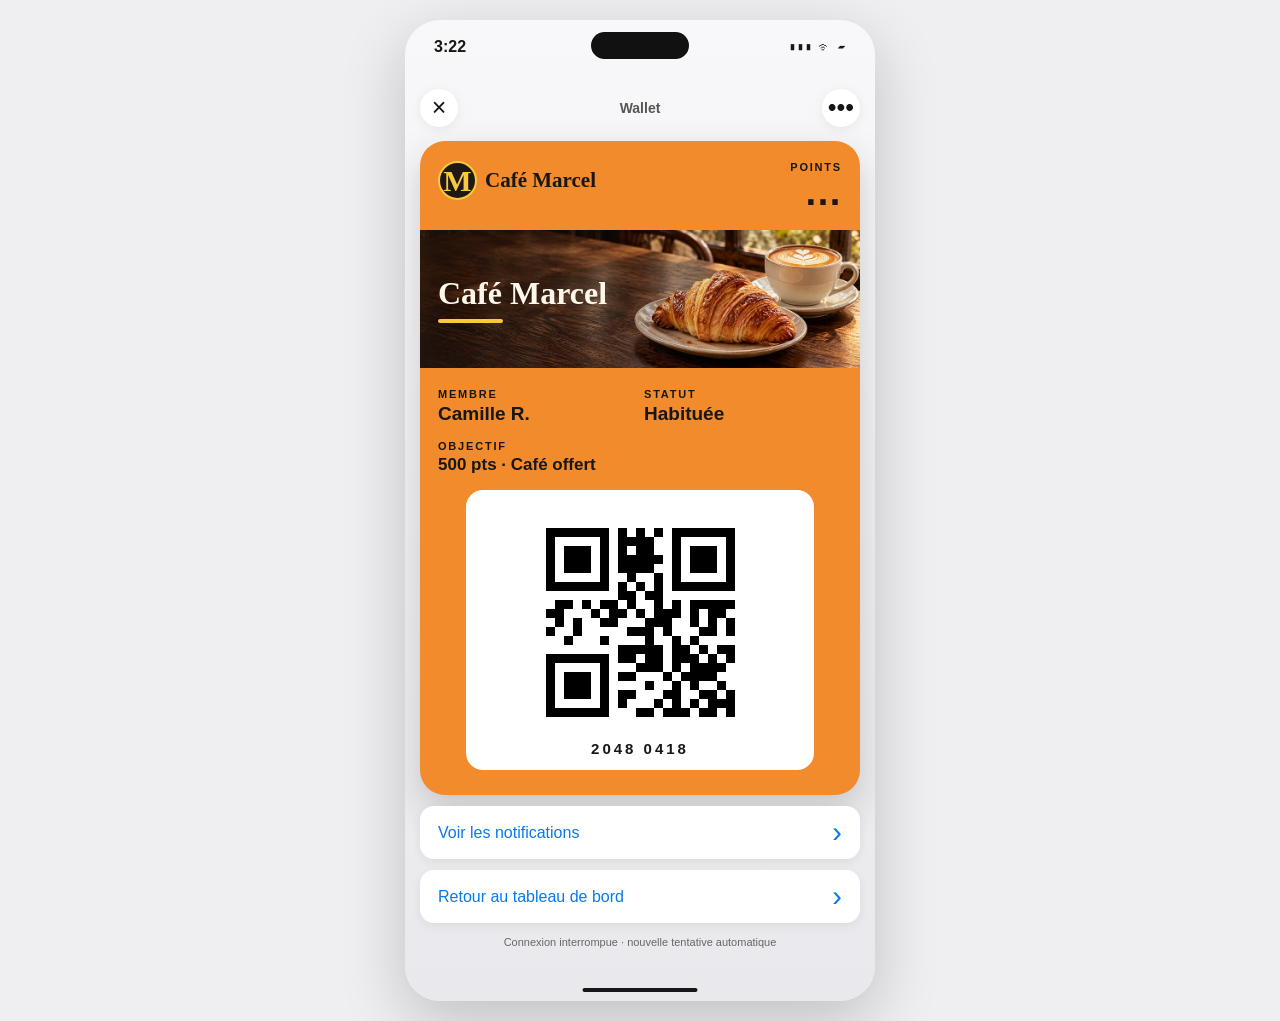
==== carte.html @ b3dc57a8 "Add live customer card and lock screen demo" ====
<!doctype html>
<html lang="fr"><head><meta charset="utf-8"><meta name="viewport" content="width=device-width,initial-scale=1,viewport-fit=cover"><meta name="theme-color" content="#f4f4f6"><title>Carte de Camille · Café Marcel</title><link rel="stylesheet" href="./customer.css"></head>
<body data-page="card"><main class="iphone wallet-screen"><div class="status"><strong id="clock">9:41</strong><span class="island"></span><span class="signal">▮▮▮ ᯤ ▰</span></div><nav class="wallet-nav"><a href="./" aria-label="Retour au tableau de bord">×</a><span>Wallet</span><a href="./verrouillage.html" aria-label="Voir l’écran verrouillé">•••</a></nav>
<article class="pass"><div class="pass-head"><span class="brand"><i class="brand-logo">M</i><strong>Café Marcel</strong></span><span class="points"><small>POINTS</small><b id="points">…</b></span></div><div class="pass-photo"><strong>Café Marcel</strong><i></i></div><div class="pass-details"><div class="detail-row"><span><small>MEMBRE</small><strong>Camille R.</strong></span><span><small>STATUT</small><strong>Habituée</strong></span></div><p><small>OBJECTIF</small><strong id="reward">500 pts · Café offert</strong></p><div class="qr-panel"><img src="./Camille-QR.svg" alt="QR code de la carte Camille R., à présenter au scanner"><span>2048 0418</span></div></div></article><a class="wallet-link" href="./verrouillage.html">Voir les notifications <span>›</span></a><a class="wallet-link" href="./">Retour au tableau de bord <span>›</span></a><p class="sync" id="sync" role="status">Connexion à la carte…</p><div class="home-indicator"></div></main><script src="./customer.js" defer></script></body></html>
---- customer.css ----
*{box-sizing:border-box}html{background:#efeff2}body{margin:0;font-family:-apple-system,BlinkMacSystemFont,"Helvetica Neue",Arial,sans-serif;color:#181715}.iphone{min-height:100dvh;max-width:470px;margin:auto;position:relative;padding:env(safe-area-inset-top) 15px calc(42px + env(safe-area-inset-bottom));overflow:hidden}.wallet-screen{background:linear-gradient(#f8f8fa,#e9e9ed)}.status{height:54px;display:flex;align-items:center;justify-content:space-between;padding:0 14px;font-size:16px}.island{width:98px;height:27px;background:#111;border-radius:22px;position:absolute;left:50%;top:12px;transform:translateX(-50%)}.signal{font-size:14px;letter-spacing:1px}.wallet-nav{height:67px;display:flex;align-items:center;justify-content:space-between;color:#555}.wallet-nav a{width:38px;height:38px;border-radius:50%;background:#fff;display:grid;place-items:center;color:#161616;text-decoration:none;font-size:25px;box-shadow:0 2px 12px #0001}.wallet-nav span{font-size:14px;font-weight:600}.pass{border-radius:25px;background:#f28b2b;overflow:hidden;box-shadow:0 15px 36px #30231933}.pass-head{display:flex;align-items:flex-start;justify-content:space-between;padding:20px 18px 19px;min-height:88px}.brand{display:flex;align-items:center;gap:8px;font-size:21px;font-family:Georgia,serif;white-space:nowrap}.brand-logo{display:grid;place-items:center;width:39px;height:39px;border-radius:50%;background:#201817;color:#f8c83e;font:bold 30px Georgia;border:2px solid #f8c83e}.points{text-align:right;display:flex;flex-direction:column}.points small,.pass-details small{font-size:11px;letter-spacing:1.8px;font-weight:750}.points b{font-size:38px;line-height:1}.pass-photo{height:138px;background:linear-gradient(90deg,#1e120db0,transparent 75%),url('./cafe-marcel-hero.jpg') center/cover;display:flex;flex-direction:column;justify-content:center;padding:18px;color:#fff7e9}.pass-photo strong{font:700 32px Georgia}.pass-photo i{width:65px;height:4px;border-radius:4px;background:#f8c83e;margin-top:7px}.pass-details{padding:20px 18px 25px}.detail-row{display:grid;grid-template-columns:1fr 1fr;gap:8px}.detail-row span,.pass-details p{display:flex;flex-direction:column;gap:3px}.detail-row strong{font-size:19px}.pass-details p{margin:15px 0}.pass-details p strong{font-size:17px}.qr-panel{width:86%;margin:8px auto 0;border-radius:17px;background:#fff;display:flex;flex-direction:column;align-items:center;padding:20px 14px 13px}.qr-panel img{width:min(100%,225px);aspect-ratio:1;image-rendering:pixelated}.qr-panel span{font-size:15px;letter-spacing:3px;font-weight:650;margin-top:5px}.wallet-link{height:53px;background:#fff;border-radius:14px;margin-top:11px;padding:0 18px;display:flex;align-items:center;justify-content:space-between;color:#0879e8;text-decoration:none;box-shadow:0 3px 11px #0001}.wallet-link span{font-size:29px}.sync{font-size:11px;text-align:center;color:#666;margin-top:13px}.home-indicator{position:absolute;bottom:9px;left:50%;transform:translateX(-50%);width:115px;height:4px;background:#171717;border-radius:5px}.lock-screen{background:radial-gradient(circle at 70% 15%,#c2785f 0,transparent 45%),linear-gradient(145deg,#382320,#9d5540 54%,#2d2e36);color:#fff;min-height:100dvh}.lock-status .island{background:#191517}.lock-time{text-align:center;display:flex;flex-direction:column;align-items:center;margin-top:28px}.lock-time span{font-size:20px;text-transform:capitalize}.lock-time strong{font-weight:250;font-size:86px;line-height:1.15;letter-spacing:-5px}.lock-time small{order:-1;font-size:14px;margin-bottom:11px}.lock-notifications{margin-top:70px}.lock-section-title{font-size:14px;font-weight:600;margin:0 4px 10px}.lock-notification{display:flex;flex-direction:column;gap:7px;margin-bottom:9px;background:#e9e4e4cc;color:#221e1d;padding:15px;border-radius:20px;text-decoration:none;backdrop-filter:blur(16px);box-shadow:0 8px 18px #0002}.lock-notification.new{animation:arrive .55s ease-out}@keyframes arrive{from{transform:translateY(-24px);opacity:0}to{transform:translateY(0);opacity:1}}.notification-head{display:flex;justify-content:space-between;font-size:12px;font-weight:750;letter-spacing:.5px}.notification-head small{font-size:11px;color:#605d5d}.lock-notification strong{font-size:17px}.lock-notification>span:last-child{font-size:14px;line-height:1.35}.empty{font-size:14px;color:#fff9;text-align:center;background:#ffffff1f;padding:24px;border-radius:20px}.unlock{color:#fff;text-decoration:none;position:absolute;bottom:50px;left:0;right:0;text-align:center;font-size:15px;font-weight:600}.lock-sync{position:absolute;bottom:23px;left:0;right:0;text-align:center;color:#fffc;font-size:11px;margin:0}.lock-screen .home-indicator{background:#fff}@media(min-width:550px){.iphone{margin:20px auto;min-height:calc(100dvh - 40px);border-radius:35px;box-shadow:0 20px 65px #0003}.lock-screen{min-height:780px}}
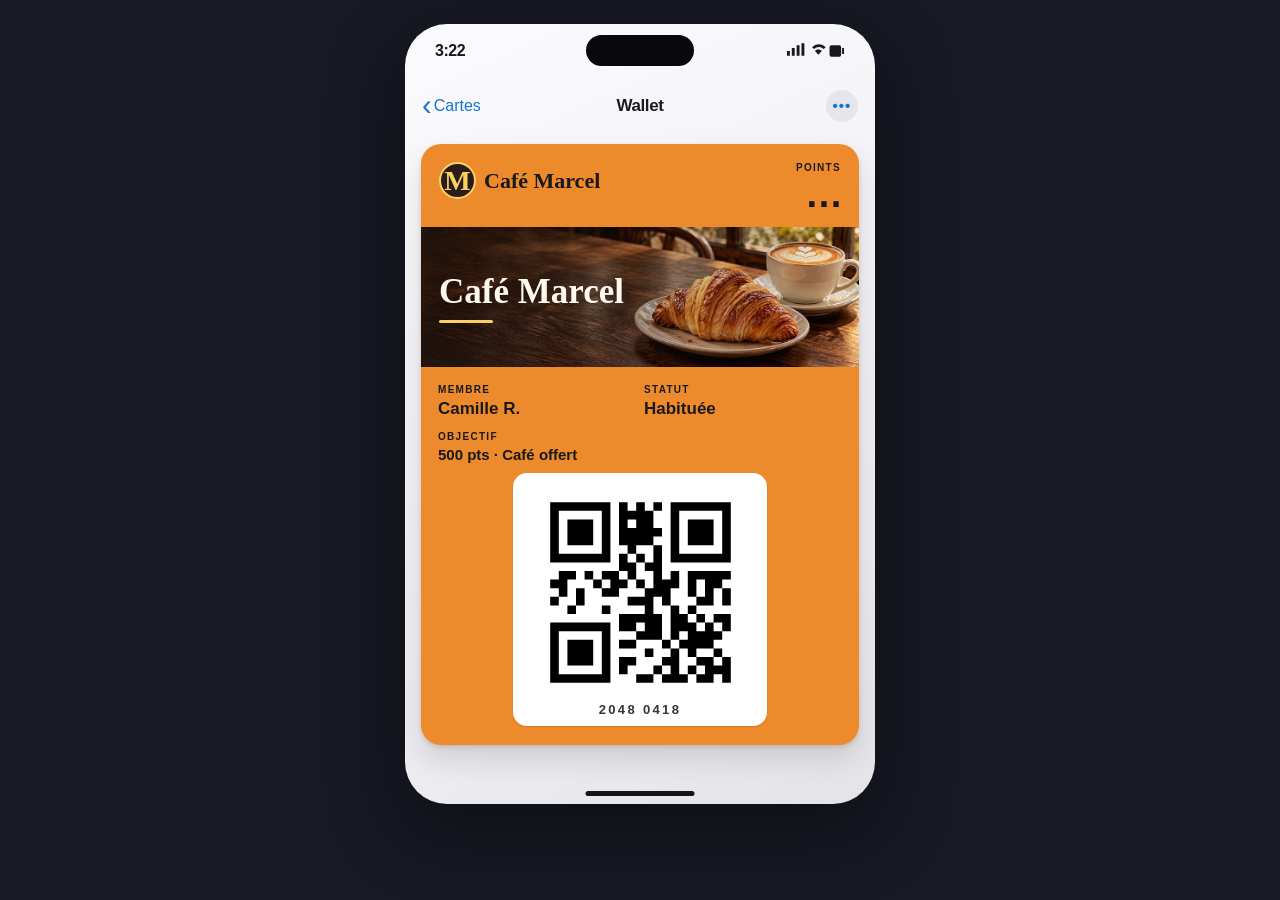
==== commit b5ea0b62: "Polish mobile notifications and iPhone wallet previews" ====
--- a/carte.html
+++ b/carte.html
@@ -1,4 +1,5 @@
 <!doctype html>
-<html lang="fr"><head><meta charset="utf-8"><meta name="viewport" content="width=device-width,initial-scale=1,viewport-fit=cover"><meta name="theme-color" content="#f4f4f6"><title>Carte de Camille · Café Marcel</title><link rel="stylesheet" href="./customer.css"></head>
-<body data-page="card"><main class="iphone wallet-screen"><div class="status"><strong id="clock">9:41</strong><span class="island"></span><span class="signal">▮▮▮ ᯤ ▰</span></div><nav class="wallet-nav"><a href="./" aria-label="Retour au tableau de bord">×</a><span>Wallet</span><a href="./verrouillage.html" aria-label="Voir l’écran verrouillé">•••</a></nav>
-<article class="pass"><div class="pass-head"><span class="brand"><i class="brand-logo">M</i><strong>Café Marcel</strong></span><span class="points"><small>POINTS</small><b id="points">…</b></span></div><div class="pass-photo"><strong>Café Marcel</strong><i></i></div><div class="pass-details"><div class="detail-row"><span><small>MEMBRE</small><strong>Camille R.</strong></span><span><small>STATUT</small><strong>Habituée</strong></span></div><p><small>OBJECTIF</small><strong id="reward">500 pts · Café offert</strong></p><div class="qr-panel"><img src="./Camille-QR.svg" alt="QR code de la carte Camille R., à présenter au scanner"><span>2048 0418</span></div></div></article><a class="wallet-link" href="./verrouillage.html">Voir les notifications <span>›</span></a><a class="wallet-link" href="./">Retour au tableau de bord <span>›</span></a><p class="sync" id="sync" role="status">Connexion à la carte…</p><div class="home-indicator"></div></main><script src="./customer.js" defer></script></body></html>
+<html lang="fr"><head><meta charset="utf-8"><meta name="viewport" content="width=device-width,initial-scale=1,viewport-fit=cover"><meta name="theme-color" content="#f6f6f8"><title>Carte de Camille · Café Marcel</title><link rel="stylesheet" href="./customer.css"></head>
+<body data-page="card"><main class="iphone wallet-screen"><div class="status"><strong id="clock">9:41</strong><span class="island" aria-hidden="true"></span><span class="status-icons" aria-hidden="true"><svg viewBox="0 0 61 18" width="61" height="18"><path fill="currentColor" d="M1 14h3V9H1zm5 0h3V6H6zm5 0h3V3h-3zm5 0h3V1h-3zM27 5c4-4 10-4 14 0l-2 2c-3-3-7-3-10 0zm3 4c2-2 5-2 7 0l-3.5 4zM47 3h8a2 2 0 0 1 2 2v8a2 2 0 0 1-2 2h-8a2 2 0 0 1-2-2V5a2 2 0 0 1 2-2zm11 3h2v6h-2z"/></svg></span></div>
+<nav class="wallet-nav"><a class="wallet-back" href="./verrouillage.html" aria-label="Revenir à l’écran verrouillé">‹ <span>Cartes</span></a><strong>Wallet</strong><a class="wallet-more" href="./" aria-label="Ouvrir le tableau de bord">•••</a></nav>
+<article class="pass"><div class="pass-head"><span class="brand"><i class="brand-logo">M</i><strong>Café Marcel</strong></span><span class="points"><small>POINTS</small><b id="points">…</b></span></div><div class="pass-photo"><strong>Café Marcel</strong><i></i></div><div class="pass-details"><div class="detail-row"><span><small>MEMBRE</small><strong>Camille R.</strong></span><span><small>STATUT</small><strong>Habituée</strong></span></div><p><small>OBJECTIF</small><strong id="reward">500 pts · Café offert</strong></p><div class="qr-panel"><img src="./Camille-QR.svg" alt="QR code de la carte Camille R., à présenter au scanner"><span>2048 0418</span></div></div></article><p class="sr-only" id="sync" role="status">Connexion à la carte…</p><div class="home-indicator"></div></main><script src="./customer.js" defer></script></body></html>
--- a/customer.css
+++ b/customer.css
@@ -1 +1,78 @@
-*{box-sizing:border-box}html{background:#efeff2}body{margin:0;font-family:-apple-system,BlinkMacSystemFont,"Helvetica Neue",Arial,sans-serif;color:#181715}.iphone{min-height:100dvh;max-width:470px;margin:auto;position:relative;padding:env(safe-area-inset-top) 15px calc(42px + env(safe-area-inset-bottom));overflow:hidden}.wallet-screen{background:linear-gradient(#f8f8fa,#e9e9ed)}.status{height:54px;display:flex;align-items:center;justify-content:space-between;padding:0 14px;font-size:16px}.island{width:98px;height:27px;background:#111;border-radius:22px;position:absolute;left:50%;top:12px;transform:translateX(-50%)}.signal{font-size:14px;letter-spacing:1px}.wallet-nav{height:67px;display:flex;align-items:center;justify-content:space-between;color:#555}.wallet-nav a{width:38px;height:38px;border-radius:50%;background:#fff;display:grid;place-items:center;color:#161616;text-decoration:none;font-size:25px;box-shadow:0 2px 12px #0001}.wallet-nav span{font-size:14px;font-weight:600}.pass{border-radius:25px;background:#f28b2b;overflow:hidden;box-shadow:0 15px 36px #30231933}.pass-head{display:flex;align-items:flex-start;justify-content:space-between;padding:20px 18px 19px;min-height:88px}.brand{display:flex;align-items:center;gap:8px;font-size:21px;font-family:Georgia,serif;white-space:nowrap}.brand-logo{display:grid;place-items:center;width:39px;height:39px;border-radius:50%;background:#201817;color:#f8c83e;font:bold 30px Georgia;border:2px solid #f8c83e}.points{text-align:right;display:flex;flex-direction:column}.points small,.pass-details small{font-size:11px;letter-spacing:1.8px;font-weight:750}.points b{font-size:38px;line-height:1}.pass-photo{height:138px;background:linear-gradient(90deg,#1e120db0,transparent 75%),url('./cafe-marcel-hero.jpg') center/cover;display:flex;flex-direction:column;justify-content:center;padding:18px;color:#fff7e9}.pass-photo strong{font:700 32px Georgia}.pass-photo i{width:65px;height:4px;border-radius:4px;background:#f8c83e;margin-top:7px}.pass-details{padding:20px 18px 25px}.detail-row{display:grid;grid-template-columns:1fr 1fr;gap:8px}.detail-row span,.pass-details p{display:flex;flex-direction:column;gap:3px}.detail-row strong{font-size:19px}.pass-details p{margin:15px 0}.pass-details p strong{font-size:17px}.qr-panel{width:86%;margin:8px auto 0;border-radius:17px;background:#fff;display:flex;flex-direction:column;align-items:center;padding:20px 14px 13px}.qr-panel img{width:min(100%,225px);aspect-ratio:1;image-rendering:pixelated}.qr-panel span{font-size:15px;letter-spacing:3px;font-weight:650;margin-top:5px}.wallet-link{height:53px;background:#fff;border-radius:14px;margin-top:11px;padding:0 18px;display:flex;align-items:center;justify-content:space-between;color:#0879e8;text-decoration:none;box-shadow:0 3px 11px #0001}.wallet-link span{font-size:29px}.sync{font-size:11px;text-align:center;color:#666;margin-top:13px}.home-indicator{position:absolute;bottom:9px;left:50%;transform:translateX(-50%);width:115px;height:4px;background:#171717;border-radius:5px}.lock-screen{background:radial-gradient(circle at 70% 15%,#c2785f 0,transparent 45%),linear-gradient(145deg,#382320,#9d5540 54%,#2d2e36);color:#fff;min-height:100dvh}.lock-status .island{background:#191517}.lock-time{text-align:center;display:flex;flex-direction:column;align-items:center;margin-top:28px}.lock-time span{font-size:20px;text-transform:capitalize}.lock-time strong{font-weight:250;font-size:86px;line-height:1.15;letter-spacing:-5px}.lock-time small{order:-1;font-size:14px;margin-bottom:11px}.lock-notifications{margin-top:70px}.lock-section-title{font-size:14px;font-weight:600;margin:0 4px 10px}.lock-notification{display:flex;flex-direction:column;gap:7px;margin-bottom:9px;background:#e9e4e4cc;color:#221e1d;padding:15px;border-radius:20px;text-decoration:none;backdrop-filter:blur(16px);box-shadow:0 8px 18px #0002}.lock-notification.new{animation:arrive .55s ease-out}@keyframes arrive{from{transform:translateY(-24px);opacity:0}to{transform:translateY(0);opacity:1}}.notification-head{display:flex;justify-content:space-between;font-size:12px;font-weight:750;letter-spacing:.5px}.notification-head small{font-size:11px;color:#605d5d}.lock-notification strong{font-size:17px}.lock-notification>span:last-child{font-size:14px;line-height:1.35}.empty{font-size:14px;color:#fff9;text-align:center;background:#ffffff1f;padding:24px;border-radius:20px}.unlock{color:#fff;text-decoration:none;position:absolute;bottom:50px;left:0;right:0;text-align:center;font-size:15px;font-weight:600}.lock-sync{position:absolute;bottom:23px;left:0;right:0;text-align:center;color:#fffc;font-size:11px;margin:0}.lock-screen .home-indicator{background:#fff}@media(min-width:550px){.iphone{margin:20px auto;min-height:calc(100dvh - 40px);border-radius:35px;box-shadow:0 20px 65px #0003}.lock-screen{min-height:780px}}
+:root{font-family:-apple-system,BlinkMacSystemFont,"Helvetica Neue",Arial,sans-serif;color:#19191c}
+*{box-sizing:border-box}
+html,body{margin:0;min-width:0}
+html{background:#171923}
+body{overflow-x:hidden}
+.sr-only{position:absolute!important;width:1px;height:1px;padding:0;margin:-1px;overflow:hidden;clip:rect(0,0,0,0);white-space:nowrap;border:0}
+.iphone{position:relative;isolation:isolate;width:100%;max-width:470px;min-height:100dvh;margin:0 auto;overflow:hidden;padding:env(safe-area-inset-top) 16px calc(25px + env(safe-area-inset-bottom))}
+.status{position:relative;z-index:2;height:53px;display:flex;align-items:center;justify-content:space-between;padding:0 14px;font-size:16px;font-weight:600}
+.status strong{font-size:16px;letter-spacing:-.03em}
+.status-icons{width:59px;height:18px;display:flex;align-items:center;justify-content:flex-end}
+.status-icons svg{display:block}
+.island{position:absolute;top:11px;left:50%;width:108px;height:31px;transform:translateX(-50%);border-radius:22px;background:#09090b}
+.home-indicator{position:absolute;z-index:5;bottom:max(8px,env(safe-area-inset-bottom));left:50%;width:109px;height:5px;transform:translateX(-50%);border-radius:6px;background:#151518}
+
+/* The pass stays readable at phone sizes and keeps the QR code unobstructed. */
+.wallet-screen{background:linear-gradient(155deg,#fafafd 5%,#ececf1 75%,#e4e4e8)}
+.wallet-nav{position:relative;z-index:2;display:flex;align-items:center;justify-content:space-between;height:57px;margin:0 1px 10px;color:#1b1b20}
+.wallet-nav>a{text-decoration:none;color:#1574d2}
+.wallet-nav>strong{position:absolute;left:50%;transform:translateX(-50%);font-size:17px;letter-spacing:-.025em}
+.wallet-back{display:flex;align-items:center;gap:2px;font-size:29px;font-weight:300;line-height:1}
+.wallet-back span{font-size:16px;font-weight:400}
+.wallet-more{display:grid;place-items:center;width:32px;height:32px;border-radius:50%;background:#e5e5eb;font-size:15px;font-weight:700;letter-spacing:1px}
+.pass{overflow:hidden;border-radius:20px;background:#ed8b2c;box-shadow:0 14px 28px #42271e27,0 2px 4px #281b1420;transform-origin:center top;animation:wallet-open .58s cubic-bezier(.19,.86,.25,1) both}
+@keyframes wallet-open{from{opacity:0;transform:translateY(42px) scale(.95)}to{opacity:1;transform:translateY(0) scale(1)}}
+.pass-head{display:flex;align-items:flex-start;justify-content:space-between;gap:8px;min-height:81px;padding:18px 18px 14px}
+.brand{display:flex;align-items:center;gap:8px;min-width:0;font:700 clamp(17px,5.1vw,22px)/1 Georgia,serif;white-space:nowrap}
+.brand-logo{display:grid;flex:none;place-items:center;width:37px;height:37px;border:2px solid #f9d064;border-radius:50%;background:#2a1c18;color:#f9d064;font:700 28px Georgia,serif}
+.points{display:flex;flex:none;flex-direction:column;align-items:flex-end;gap:2px;text-align:right}
+.points small,.pass-details small{font-size:10px;letter-spacing:.13em;font-weight:750}
+.points b{font-size:clamp(28px,8vw,38px);line-height:1;letter-spacing:-.05em}
+.points.updated b{animation:point-bump .72s ease}
+@keyframes point-bump{40%{transform:scale(1.18);color:#fff8cc}100%{transform:scale(1);color:inherit}}
+.pass-photo{height:clamp(108px,35vw,140px);display:flex;flex-direction:column;justify-content:center;padding:18px;background:linear-gradient(90deg,#1e120dc2 0%,#1e120d45 55%,transparent 100%),url('./cafe-marcel-hero.jpg') center/cover;color:#fff8ed}
+.pass-photo strong{font:700 clamp(26px,8vw,35px) Georgia,serif;text-shadow:0 2px 8px #0004}
+.pass-photo i{width:54px;height:3px;margin-top:8px;border-radius:3px;background:#f9d064}
+.pass-details{padding:17px 17px 19px}
+.detail-row{display:grid;grid-template-columns:1fr 1fr;gap:8px}
+.detail-row span,.pass-details p{display:flex;min-width:0;flex-direction:column;gap:4px}
+.detail-row strong{font-size:17px}
+.pass-details p{margin:12px 0 10px}
+.pass-details p strong{font-size:15px}
+.qr-panel{display:flex;flex-direction:column;align-items:center;width:min(80%,254px);margin:0 auto;padding:12px 10px 9px;border-radius:14px;background:#fff;box-shadow:0 1px 2px #1e120d20}
+.qr-panel img{display:block;width:100%;max-width:215px;aspect-ratio:1;object-fit:contain;image-rendering:pixelated}
+.qr-panel span{margin-top:2px;font-size:13px;font-weight:650;letter-spacing:.18em;color:#36343a}
+
+/* A lock-screen composition with unobtrusive controls and iOS-style alerts. */
+.lock-screen{color:#fff;background:#464761}
+.wallpaper{position:absolute;z-index:-1;inset:-8%;background:radial-gradient(ellipse 67% 34% at 72% 18%,#ecd3b3 0%,#aa858e 52%,transparent 100%),radial-gradient(ellipse 80% 48% at 15% 36%,#8886b5 0%,#514f8b 64%,transparent 100%),radial-gradient(ellipse 70% 48% at 84% 72%,#efac92 0%,#ab6b89 67%,transparent 100%),linear-gradient(145deg,#3d4b78,#715a85 47%,#40374e);filter:blur(2px) saturate(1.12)}
+.wallpaper::after{content:"";position:absolute;inset:0;background:linear-gradient(180deg,#1d183025 0%,transparent 28%,#2e253920 72%,#1614214d 100%)}
+.lock-status{color:#fff}
+.lock-status .island{background:#101013}
+.lock-time{position:relative;z-index:1;display:flex;flex-direction:column;align-items:center;margin-top:clamp(24px,5vh,48px);text-align:center;text-shadow:0 2px 13px #1b172438}
+.lock-symbol{width:18px;height:18px;margin-bottom:14px}
+.lock-time span{font-size:18px;font-weight:500;letter-spacing:-.025em}
+.lock-time strong{font-size:clamp(74px,22vw,91px);font-weight:250;line-height:1.04;letter-spacing:-.07em}
+.lock-notifications{position:relative;z-index:1;max-height:calc(100dvh - 390px);min-height:80px;overflow-y:auto;scrollbar-width:none;margin-top:clamp(55px,8vh,75px)}
+.lock-notifications::-webkit-scrollbar{display:none}
+.lock-notification{display:grid;grid-template-columns:38px minmax(0,1fr);gap:10px;width:100%;margin:0 0 8px;padding:12px;border:1px solid #fff5;border-radius:20px;background:#e8e9ebc9;color:#15161c;text-decoration:none;box-shadow:0 5px 22px #201b3030;-webkit-backdrop-filter:blur(28px) saturate(1.5);backdrop-filter:blur(28px) saturate(1.5)}
+.lock-notification.new{animation:notification-arrive .7s cubic-bezier(.17,.89,.31,1.2) both}
+@keyframes notification-arrive{0%{opacity:0;transform:translateY(-35px) scale(.93);filter:blur(9px)}62%{opacity:1;transform:translateY(3px) scale(1.01);filter:blur(0)}100%{opacity:1;transform:none}}
+.notification-icon{display:grid;place-items:center;width:38px;height:38px;border-radius:9px;background:#e98b2b;color:#2a1c18;font:700 23px Georgia,serif}
+.notification-content{display:flex;min-width:0;flex-direction:column;gap:3px}
+.notification-head{display:flex;justify-content:space-between;gap:8px;align-items:baseline;min-width:0;margin-bottom:2px;color:#55535d;font-size:11px;font-weight:700;letter-spacing:.025em}
+.notification-head small{flex:none;color:#6a6770;font-size:11px;font-weight:400;letter-spacing:0}
+.lock-notification strong,.lock-notification .notification-body{display:block;overflow-wrap:anywhere}
+.lock-notification strong{font-size:14px;line-height:1.2}
+.notification-body{font-size:13px;line-height:1.33}
+.lock-bottom{position:absolute;z-index:2;right:28px;bottom:calc(29px + env(safe-area-inset-bottom));left:28px}
+.lock-controls{display:flex;justify-content:space-between;align-items:center}
+.lock-control{display:grid;place-items:center;width:49px;height:49px;border-radius:50%;background:#29253891;-webkit-backdrop-filter:blur(16px);backdrop-filter:blur(16px)}
+.lock-control svg{width:22px;height:22px}
+.unlock{display:block;width:max-content;max-width:100%;margin:-8px auto 0;padding:11px 8px;color:#fff;text-align:center;text-decoration:none;font-size:12px;font-weight:500;letter-spacing:.01em;text-shadow:0 2px 9px #14121a99}
+.unlock span{display:block;font-size:22px;line-height:.5}
+.lock-screen .home-indicator{background:#fff}
+
+@media(max-width:360px){.iphone{padding-right:12px;padding-left:12px}.wallet-nav{margin-bottom:4px}.pass-head{min-height:73px;padding:14px}.brand-logo{width:34px;height:34px;font-size:25px}.pass-details{padding:13px 14px 16px}.qr-panel{width:min(74%,225px);padding:9px 8px 7px}.lock-notifications{margin-top:42px}.lock-bottom{right:22px;left:22px}}
+@media(min-width:550px){.iphone{min-height:780px;max-height:850px;margin:24px auto;border-radius:42px;box-shadow:0 24px 75px #0006}.lock-notifications{max-height:390px}.lock-bottom{bottom:32px}}
+@media(prefers-reduced-motion:reduce){.pass,.lock-notification.new,.points.updated b{animation:none}}
